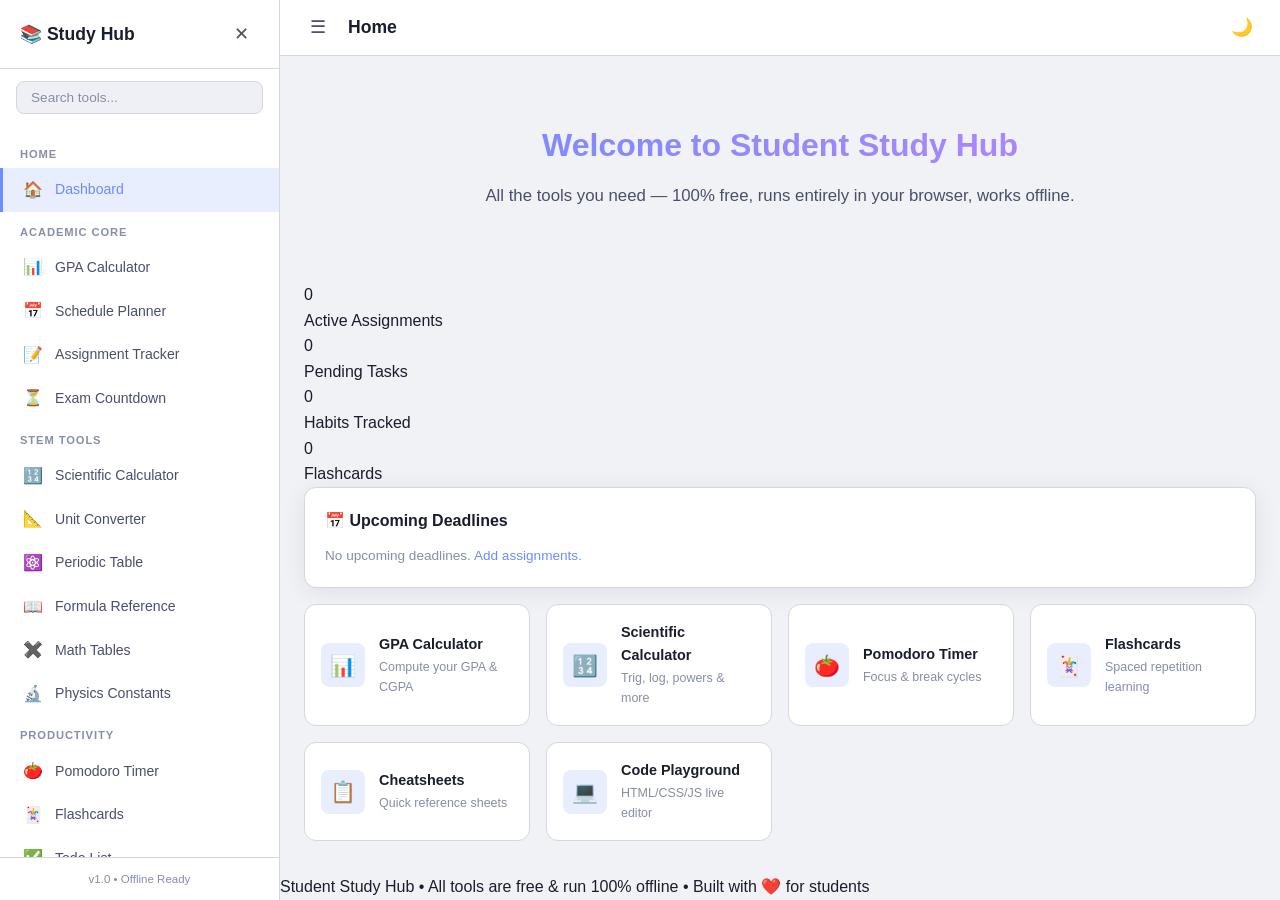
==== index.html @ dc2383dc "feat: initial commit — Student Study Hub (30+ tools, SPA, offline-capable)" ====
<!DOCTYPE html>
<html lang="en">
<head>
<meta charset="UTF-8">
<meta name="viewport" content="width=device-width, initial-scale=1.0">
<title>Student Study Hub</title>
<link rel="stylesheet" href="css/style.css">
<link rel="icon" href="data:image/svg+xml,<svg xmlns='http://www.w3.org/2000/svg' viewBox='0 0 100 100'><text y='.9em' font-size='90'>📚</text></svg>">
</head>
<body>
<!-- Sidebar Navigation -->
<nav id="sidebar" class="sidebar">
  <div class="sidebar-header">
    <h2>📚 Study Hub</h2>
    <button id="sidebar-close" class="btn-icon">✕</button>
  </div>
  <div class="sidebar-search">
    <input type="text" id="search-input" placeholder="Search tools..." autocomplete="off">
  </div>
  <div class="sidebar-nav" id="nav-container"></div>
  <div class="sidebar-footer">
    <span>v1.0 • Offline Ready</span>
  </div>
</nav>

<!-- Main Content -->
<div class="app-container">
  <header class="topbar">
    <button id="sidebar-toggle" class="btn-icon">☰</button>
    <h1 id="page-title">Home</h1>
    <div class="topbar-actions">
      <button id="theme-toggle" class="btn-icon" title="Toggle theme">🌙</button>
    </div>
  </header>

  <main id="content" class="content"></main>

  <footer class="footer">
    <span>Student Study Hub • All tools are free & run 100% offline • Built with ❤️ for students</span>
  </footer>
</div>

<!-- Scripts -->
<script src="js/router.js"></script>
<script src="js/theme.js"></script>
<script src="js/nav.js"></script>
<script src="js/storage.js"></script>
<script src="js/home.js"></script>
<!-- Tool modules -->
<script src="js/tools/gpa.js"></script>
<script src="js/tools/scientific-calc.js"></script>
<script src="js/tools/unit-converter.js"></script>
<script src="js/tools/pomodoro.js"></script>
<script src="js/tools/flashcards.js"></script>
<script src="js/tools/schedule.js"></script>
<script src="js/tools/assignment-tracker.js"></script>
<script src="js/tools/exam-countdown.js"></script>
<script src="js/tools/periodic-table.js"></script>
<script src="js/tools/formula-ref.js"></script>
<script src="js/tools/cheatsheets.js"></script>
<script src="js/tools/code-playground.js"></script>
<script src="js/tools/regex-tester.js"></script>
<script src="js/tools/json-formatter.js"></script>
<script src="js/tools/base64.js"></script>
<script src="js/tools/color-picker.js"></script>
<script src="js/tools/citation-gen.js"></script>
<script src="js/tools/word-counter.js"></script>
<script src="js/tools/budget.js"></script>
<script src="js/tools/water-tracker.js"></script>
<script src="js/tools/sleep-calc.js"></script>
<script src="js/tools/mind-map.js"></script>
<script src="js/tools/todo.js"></script>
<script src="js/tools/notes.js"></script>
<script src="js/tools/habit-tracker.js"></script>
<script src="js/tools/eye-exercise.js"></script>
<script src="js/tools/readability.js"></script>
<script src="js/tools/tables.js"></script>
<script src="js/tools/physics-constants.js"></script>
<!-- App init -->
<script src="js/app.js"></script>
</body>
</html>
---- css/style.css ----
/* ============================================
   Student Study Hub — Main Stylesheet
   ============================================ */

:root {
  --bg-primary: #0f1117;
  --bg-secondary: #1a1d27;
  --bg-tertiary: #242836;
  --bg-card: #1e2233;
  --bg-input: #2a2e3d;
  --bg-hover: #2d3248;
  --text-primary: #e4e6f0;
  --text-secondary: #9ba0b7;
  --text-muted: #6b7094;
  --accent: #6c8cff;
  --accent-hover: #829dff;
  --accent-glow: rgba(108,140,255,0.15);
  --green: #4ade80;
  --red: #f87171;
  --yellow: #fbbf24;
  --orange: #fb923c;
  --purple: #c084fc;
  --cyan: #22d3ee;
  --border: #2d3248;
  --shadow: 0 4px 24px rgba(0,0,0,0.3);
  --radius: 12px;
  --radius-sm: 8px;
  --radius-lg: 16px;
  --sidebar-width: 280px;
  --topbar-height: 56px;
  --transition: 0.25s ease;
}

/* Light theme */
[data-theme="light"] {
  --bg-primary: #f0f2f5;
  --bg-secondary: #ffffff;
  --bg-tertiary: #e8eaf0;
  --bg-card: #ffffff;
  --bg-input: #eef0f5;
  --bg-hover: #e2e5ed;
  --text-primary: #1a1d2e;
  --text-secondary: #4a4f6b;
  --text-muted: #888da8;
  --border: #d4d7e0;
  --shadow: 0 4px 24px rgba(0,0,0,0.08);
}

/* Reset */
*, *::before, *::after { box-sizing: border-box; margin: 0; padding: 0; }
html { font-size: 16px; scroll-behavior: smooth; }
body {
  font-family: -apple-system, BlinkMacSystemFont, 'Segoe UI', Roboto, 'Helvetica Neue', Arial, sans-serif;
  background: var(--bg-primary);
  color: var(--text-primary);
  line-height: 1.6;
  overflow-x: hidden;
}
a { color: var(--accent); text-decoration: none; }
a:hover { color: var(--accent-hover); }
button { cursor: pointer; border: none; outline: none; font-family: inherit; }
input, select, textarea { font-family: inherit; outline: none; }
img { max-width: 100%; }

/* Scrollbar */
::-webkit-scrollbar { width: 8px; }
::-webkit-scrollbar-track { background: var(--bg-secondary); }
::-webkit-scrollbar-thumb { background: var(--bg-hover); border-radius: 4px; }
::-webkit-scrollbar-thumb:hover { background: var(--text-muted); }

/* Sidebar */
.sidebar {
  position: fixed;
  top: 0; left: 0;
  width: var(--sidebar-width);
  height: 100vh;
  background: var(--bg-secondary);
  border-right: 1px solid var(--border);
  z-index: 1000;
  display: flex;
  flex-direction: column;
  transition: transform var(--transition);
}
.sidebar.collapsed { transform: translateX(-100%); }
.sidebar-header {
  display: flex;
  align-items: center;
  justify-content: space-between;
  padding: 16px 20px;
  border-bottom: 1px solid var(--border);
}
.sidebar-header h2 { font-size: 1.1rem; font-weight: 700; }
.sidebar-search { padding: 12px 16px; }
.sidebar-search input {
  width: 100%;
  padding: 8px 14px;
  background: var(--bg-input);
  border: 1px solid var(--border);
  border-radius: var(--radius-sm);
  color: var(--text-primary);
  font-size: 0.85rem;
}
.sidebar-search input::placeholder { color: var(--text-muted); }
.sidebar-search input:focus { border-color: var(--accent); box-shadow: 0 0 0 3px var(--accent-glow); }

.sidebar-nav {
  flex: 1;
  overflow-y: auto;
  padding: 8px 0;
}
.nav-section-title {
  padding: 12px 20px 4px;
  font-size: 0.7rem;
  font-weight: 600;
  text-transform: uppercase;
  letter-spacing: 0.08em;
  color: var(--text-muted);
}
.nav-item {
  display: flex;
  align-items: center;
  gap: 12px;
  padding: 9px 20px;
  font-size: 0.88rem;
  color: var(--text-secondary);
  border-left: 3px solid transparent;
  transition: all 0.15s;
  cursor: pointer;
}
.nav-item:hover { background: var(--bg-hover); color: var(--text-primary); }
.nav-item.active {
  background: var(--accent-glow);
  color: var(--accent);
  border-left-color: var(--accent);
  font-weight: 500;
}
.nav-item .icon { width: 20px; text-align: center; font-size: 1rem; }

.sidebar-footer {
  padding: 12px 20px;
  border-top: 1px solid var(--border);
  font-size: 0.72rem;
  color: var(--text-muted);
  text-align: center;
}

/* App Container */
.app-container {
  margin-left: var(--sidebar-width);
  min-height: 100vh;
  display: flex;
  flex-direction: column;
  transition: margin-left var(--transition);
}
.sidebar.collapsed ~ .app-container { margin-left: 0; }

/* Topbar */
.topbar {
  position: sticky;
  top: 0;
  z-index: 100;
  display: flex;
  align-items: center;
  gap: 12px;
  height: var(--topbar-height);
  padding: 0 20px;
  background: var(--bg-secondary);
  border-bottom: 1px solid var(--border);
  backdrop-filter: blur(12px);
}
.topbar h1 { font-size: 1.1rem; font-weight: 600; flex: 1; }
.topbar-actions { display: flex; gap: 4px; }

/* Buttons */
.btn-icon {
  width: 36px; height: 36px;
  display: flex; align-items: center; justify-content: center;
  background: transparent;
  color: var(--text-secondary);
  border-radius: var(--radius-sm);
  font-size: 1.1rem;
  transition: all 0.15s;
}
.btn-icon:hover { background: var(--bg-hover); color: var(--text-primary); }

.btn {
  display: inline-flex;
  align-items: center;
  gap: 8px;
  padding: 10px 20px;
  border-radius: var(--radius-sm);
  font-size: 0.88rem;
  font-weight: 500;
  transition: all 0.15s;
}
.btn-primary { background: var(--accent); color: #fff; }
.btn-primary:hover { background: var(--accent-hover); color: #fff; }
.btn-secondary { background: var(--bg-input); color: var(--text-primary); border: 1px solid var(--border); }
.btn-secondary:hover { background: var(--bg-hover); }
.btn-danger { background: rgba(248,113,113,0.15); color: var(--red); }
.btn-danger:hover { background: rgba(248,113,113,0.25); }
.btn-sm { padding: 6px 14px; font-size: 0.8rem; }
.btn-icon-only { padding: 6px; width: 32px; height: 32px; justify-content: center; }

/* Content */
.content {
  flex: 1;
  padding: 24px;
  max-width: 1200px;
  margin: 0 auto;
  width: 100%;
}

/* Cards */
.card {
  background: var(--bg-card);
  border: 1px solid var(--border);
  border-radius: var(--radius);
  padding: 20px;
  margin-bottom: 16px;
  box-shadow: var(--shadow);
}
.card-title {
  font-size: 1rem;
  font-weight: 600;
  margin-bottom: 12px;
  display: flex;
  align-items: center;
  gap: 8px;
}

/* Grid */
.grid { display: grid; gap: 16px; }
.grid-2 { grid-template-columns: repeat(auto-fill, minmax(280px, 1fr)); }
.grid-3 { grid-template-columns: repeat(auto-fill, minmax(220px, 1fr)); }
.grid-4 { grid-template-columns: repeat(auto-fill, minmax(180px, 1fr)); }

/* Home page */
.hero {
  text-align: center;
  padding: 40px 20px;
  margin-bottom: 32px;
}
.hero h2 { font-size: 2rem; font-weight: 700; margin-bottom: 12px; background: linear-gradient(135deg, var(--accent), var(--purple)); -webkit-background-clip: text; -webkit-text-fill-color: transparent; background-clip: text; }
.hero p { color: var(--text-secondary); font-size: 1.05rem; max-width: 600px; margin: 0 auto; }

.tool-card {
  display: flex;
  align-items: center;
  gap: 14px;
  padding: 16px;
  background: var(--bg-card);
  border: 1px solid var(--border);
  border-radius: var(--radius);
  cursor: pointer;
  transition: all 0.2s;
}
.tool-card:hover {
  border-color: var(--accent);
  transform: translateY(-2px);
  box-shadow: 0 8px 32px rgba(108,140,255,0.12);
}
.tool-card .tool-icon {
  width: 44px; height: 44px;
  display: flex; align-items: center; justify-content: center;
  background: var(--accent-glow);
  border-radius: var(--radius-sm);
  font-size: 1.3rem;
  flex-shrink: 0;
}
.tool-card .tool-info h3 { font-size: 0.9rem; font-weight: 600; margin-bottom: 2px; }
.tool-card .tool-info p { font-size: 0.78rem; color: var(--text-muted); }

.category-section { margin-bottom: 32px; }
.category-section > h3 {
  font-size: 1.05rem;
  font-weight: 600;
  margin-bottom: 16px;
  padding-bottom: 8px;
  border-bottom: 1px solid var(--border);
  display: flex;
  align-items: center;
  gap: 8px;
}

/* Forms */
.form-group { margin-bottom: 14px; }
.form-group label {
  display: block;
  font-size: 0.82rem;
  font-weight: 500;
  color: var(--text-secondary);
  margin-bottom: 6px;
}
.form-group input,
.form-group select,
.form-group textarea {
  width: 100%;
  padding: 10px 14px;
  background: var(--bg-input);
  border: 1px solid var(--border);
  border-radius: var(--radius-sm);
  color: var(--text-primary);
  font-size: 0.9rem;
}
.form-group input:focus,
.form-group select:focus,
.form-group textarea:focus {
  border-color: var(--accent);
  box-shadow: 0 0 0 3px var(--accent-glow);
}
.form-group textarea { resize: vertical; min-height: 80px; }
.form-row { display: flex; gap: 12px; align-items: flex-end; }

/* Tables */
table { width: 100%; border-collapse: collapse; }
th, td {
  padding: 10px 14px;
  text-align: left;
  border-bottom: 1px solid var(--border);
  font-size: 0.88rem;
}
th {
  font-weight: 600;
  color: var(--text-secondary);
  background: var(--bg-tertiary);
  position: sticky;
  top: 0;
}
tr:hover td { background: var(--bg-hover); }

/* Result displays */
.result-box {
  padding: 16px;
  background: var(--bg-tertiary);
  border: 1px solid var(--border);
  border-radius: var(--radius-sm);
  text-align: center;
  font-size: 1.5rem;
  font-weight: 700;
  color: var(--accent);
}
.result-label {
  font-size: 0.8rem;
  color: var(--text-muted);
  text-align: center;
  margin-top: 6px;
}

/* Tags / Badges */
.badge {
  display: inline-block;
  padding: 2px 10px;
  border-radius: 20px;
  font-size: 0.72rem;
  font-weight: 600;
}
.badge-green { background: rgba(74,222,128,0.15); color: var(--green); }
.badge-red { background: rgba(248,113,113,0.15); color: var(--red); }
.badge-yellow { background: rgba(251,191,36,0.15); color: var(--yellow); }
.badge-purple { background: rgba(192,132,252,0.15); color: var(--purple); }
.badge-cyan { background: rgba(34,211,238,0.15); color: var(--cyan); }

/* Periodic Table */
.pt-grid {
  display: grid;
  grid-template-columns: repeat(18, 1fr);
  gap: 2px;
  overflow-x: auto;
}
.pt-element {
  aspect-ratio: 1;
  display: flex;
  flex-direction: column;
  align-items: center;
  justify-content: center;
  font-size: 0.5rem;
  border-radius: 3px;
  cursor: pointer;
  transition: transform 0.1s;
  min-width: 32px;
  padding: 2px;
}
.pt-element:hover { transform: scale(1.15); z-index: 1; }
.pt-element .pt-number { font-size: 0.4rem; opacity: 0.7; }
.pt-element .pt-symbol { font-size: 0.7rem; font-weight: 700; }
.pt-alkali { background: #ef444433; }
.pt-alkaline { background: #f9731633; }
.pt-transition { background: #eab30833; }
.pt-post { background: #22c55e33; }
.pt-metalloid { background: #06b6d433; }
.pt-nonmetal { background: #3b82f633; }
.pt-halogen { background: #8b5cf633; }
.pt-noble { background: #ec489933; }
.pt-lanthanide { background: #64748b33; }
.pt-actinide { background: #47556933; */

/* Calculator Display */
.calc-display {
  background: var(--bg-tertiary);
  border: 1px solid var(--border);
  border-radius: var(--radius-sm);
  padding: 16px;
  text-align: right;
  font-family: 'Courier New', monospace;
  font-size: 1.8rem;
  margin-bottom: 12px;
  overflow-x: auto;
  min-height: 60px;
}
.calc-display .expr { font-size: 0.85rem; color: var(--text-muted); margin-bottom: 4px; }

.calc-buttons {
  display: grid;
  grid-template-columns: repeat(4, 1fr);
  gap: 8px;
}
.calc-btn {
  padding: 14px;
  border-radius: var(--radius-sm);
  font-size: 1rem;
  font-weight: 500;
  background: var(--bg-input);
  color: var(--text-primary);
  border: 1px solid var(--border);
  transition: all 0.1s;
}
.calc-btn:hover { background: var(--bg-hover); }
.calc-btn.operator { background: var(--accent-glow); color: var(--accent); }
.calc-btn.equals { background: var(--accent); color: #fff; grid-column: span 2; }
.calc-btn.clear { background: rgba(248,113,113,0.12); color: var(--red); }

/* Pomodoro Timer */
.timer-display {
  font-family: 'Courier New', monospace;
  font-size: 4rem;
  text-align: center;
  font-weight: 700;
  padding: 20px;
}
.timer-controls { display: flex; justify-content: center; gap: 12px; margin-top: 16px; }
.timer-mode { display: flex; justify-content: center; gap: 8px; margin-bottom: 16px; }
.timer-mode-btn {
  padding: 8px 20px;
  border-radius: 20px;
  font-size: 0.82rem;
  font-weight: 500;
  background: var(--bg-input);
  color: var(--text-secondary);
  border: 1px solid var(--border);
}
.timer-mode-btn.active { background: var(--accent); color: #fff; border-color: var(--accent); }

/* Flashcards */
.flashcard-container { perspective: 1000px; }
.flashcard {
  width: 100%;
  max-width: 400px;
  height: 220px;
  margin: 0 auto;
  position: relative;
  transform-style: preserve-3d;
  transition: transform 0.5s;
  cursor: pointer;
}
.flashcard.flipped { transform: rotateY(180deg); }
.flashcard-face {
  position: absolute;
  width: 100%; height: 100%;
  backface-visibility: hidden;
  display: flex;
  align-items: center;
  justify-content: center;
  padding: 24px;
  border-radius: var(--radius);
  font-size: 1.1rem;
  text-align: center;
  font-weight: 500;
}
.flashcard-front {
  background: var(--bg-card);
  border: 2px solid var(--accent);
}
.flashcard-back {
  background: var(--accent-glow);
  border: 2px solid var(--accent);
  transform: rotateY(180deg);
}
.flashcard-controls { display: flex; justify-content: center; gap: 12px; margin-top: 20px; }

/* Cheatsheet */
.cheat-section { margin-bottom: 24px; }
.cheat-section h4 {
  font-size: 0.9rem;
  font-weight: 600;
  margin-bottom: 10px;
  color: var(--accent);
}
.cheat-table { font-size: 0.82rem; }
.cheat-table td:first-child {
  font-family: 'Courier New', monospace;
  color: var(--cyan);
  font-weight: 600;
}
.cheat-table td code {
  background: var(--bg-tertiary);
  padding: 2px 6px;
  border-radius: 4px;
  font-size: 0.78rem;
  color: var(--yellow);
}

/* Code Playground */
.playground-container { display: grid; grid-template-columns: 1fr 1fr; gap: 12px; }
.playground-code {
  width: 100%;
  min-height: 300px;
  background: #1a1a2e;
  color: #a9b7c6;
  border: 1px solid var(--border);
  border-radius: var(--radius-sm);
  padding: 14px;
  font-family: 'Courier New', monospace;
  font-size: 0.82rem;
  line-height: 1.5;
  resize: vertical;
}
.playground-output {
  min-height: 300px;
  background: #fff;
  border: 1px solid var(--border);
  border-radius: var(--radius-sm);
  padding: 14px;
  overflow: auto;
}

/* Tabs */
.tabs { display: flex; gap: 4px; margin-bottom: 12px; border-bottom: 1px solid var(--border); padding-bottom: 0; }
.tab {
  padding: 8px 16px;
  font-size: 0.85rem;
  font-weight: 500;
  color: var(--text-muted);
  background: transparent;
  border-bottom: 2px solid transparent;
  margin-bottom: -1px;
}
.tab:hover { color: var(--text-secondary); }
.tab.active { color: var(--accent); border-bottom-color: var(--accent); }

/* Progress Bar */
.progress-bar {
  width: 100%;
  height: 8px;
  background: var(--bg-input);
  border-radius: 4px;
  overflow: hidden;
}
.progress-bar .fill {
  height: 100%;
  border-radius: 4px;
  background: linear-gradient(90deg, var(--accent), var(--purple));
  transition: width 0.3s;
}

/* Mind Map */
.mind-map-canvas {
  width: 100%;
  min-height: 400px;
  background: var(--bg-tertiary);
  border: 1px solid var(--border);
  border-radius: var(--radius);
  position: relative;
  overflow: auto;
}
.mm-node {
  position: absolute;
  padding: 8px 16px;
  background: var(--bg-card);
  border: 2px solid var(--accent);
  border-radius: 20px;
  font-size: 0.82rem;
  cursor: move;
  user-select: none;
  white-space: nowrap;
}
.mm-node.root {
  font-weight: 700;
  font-size: 1rem;
  border-color: var(--purple);
  background: rgba(192,132,252,0.1);
}

/* Footer */
.footer {
  padding: 16px 24px;
  text-align: center;
  font-size: 0.78rem;
  color: var(--text-muted);
  border-top: 1px solid var(--border);
}

/* Responsive */
@media (max-width: 768px) {
  .sidebar { transform: translateX(-100%); }
  .sidebar.open { transform: translateX(0); }
  .app-container { margin-left: 0; }
  .content { padding: 16px; }
  .grid-2, .grid-3, .grid-4 { grid-template-columns: 1fr; }
  .playground-container { grid-template-columns: 1fr; }
  .hero h2 { font-size: 1.5rem; }
  .timer-display { font-size: 2.5rem; }
  .pt-element { min-width: 24px; }
  .pt-element .pt-symbol { font-size: 0.5rem; }
}

/* Print */
@media print {
  .sidebar, .topbar, .footer { display: none; }
  .app-container { margin-left: 0; }
  .content { padding: 0; }
}

/* Toast notifications */
.toast {
  position: fixed;
  bottom: 24px;
  right: 24px;
  padding: 12px 20px;
  background: var(--bg-card);
  border: 1px solid var(--border);
  border-radius: var(--radius-sm);
  box-shadow: var(--shadow);
  font-size: 0.85rem;
  z-index: 9999;
  animation: slideIn 0.3s ease;
}
@keyframes slideIn { from { transform: translateY(20px); opacity: 0; } to { transform: translateY(0); opacity: 1; } }

/* Highlight */
.search-highlight { background: rgba(251,191,36,0.3); border-radius: 2px; }

/* Textarea mono */
textarea.mono { font-family: 'Courier New', monospace; font-size: 0.82rem; }

/* Color picker output */
.color-preview {
  width: 60px; height: 60px;
  border-radius: var(--radius-sm);
  border: 2px solid var(--border);
  margin: 8px auto;
}

/* Stats row */
.stats-row { display: flex; gap: 16px; flex-wrap: wrap; margin-bottom: 16px; }
.stat-box {
  flex: 1;
  min-width: 120px;
  padding: 14px;
  background: var(--bg-tertiary);
  border-radius: var(--radius-sm);
  text-align: center;
}
.stat-box .stat-value { font-size: 1.4rem; font-weight: 700; color: var(--accent); }
.stat-box .stat-label { font-size: 0.72rem; color: var(--text-muted); margin-top: 4px; }

/* Checkbox */
.checkbox-label { display: flex; align-items: center; gap: 8px; font-size: 0.88rem; cursor: pointer; }
.checkbox-label input[type="checkbox"] { width: 18px; height: 18px; accent-color: var(--accent); }
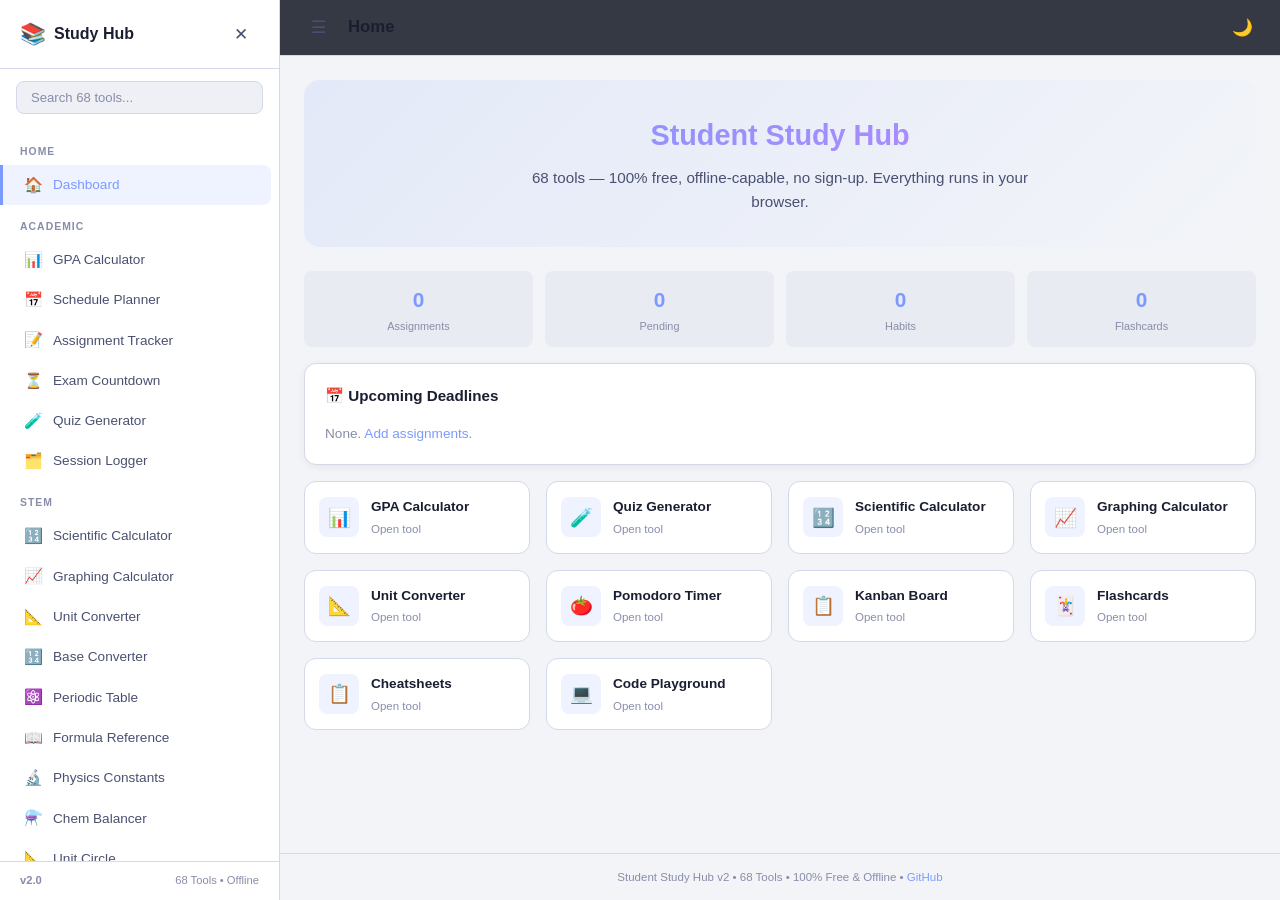
==== commit ff82ac56: "v2: complete rebuild — 68 tools, new UI, PWA-ready" ====
--- a/index.html
+++ b/index.html
@@ -3,79 +3,103 @@
 <head>
 <meta charset="UTF-8">
 <meta name="viewport" content="width=device-width, initial-scale=1.0">
+<meta name="description" content="Student Study Hub — 68 free offline tools for students">
+<meta name="theme-color" content="#7b9aff">
 <title>Student Study Hub</title>
 <link rel="stylesheet" href="css/style.css">
 <link rel="icon" href="data:image/svg+xml,<svg xmlns='http://www.w3.org/2000/svg' viewBox='0 0 100 100'><text y='.9em' font-size='90'>📚</text></svg>">
 </head>
 <body>
-<!-- Sidebar Navigation -->
 <nav id="sidebar" class="sidebar">
-  <div class="sidebar-header">
-    <h2>📚 Study Hub</h2>
-    <button id="sidebar-close" class="btn-icon">✕</button>
-  </div>
-  <div class="sidebar-search">
-    <input type="text" id="search-input" placeholder="Search tools..." autocomplete="off">
-  </div>
+  <div class="sidebar-header"><h2><span class="logo">📚</span>Study Hub</h2><button id="sidebar-close" class="btn-icon">✕</button></div>
+  <div class="sidebar-search"><input type="text" id="search-input" placeholder="Search 68 tools..." autocomplete="off"></div>
   <div class="sidebar-nav" id="nav-container"></div>
-  <div class="sidebar-footer">
-    <span>v1.0 • Offline Ready</span>
-  </div>
+  <div class="sidebar-footer"><span class="version">v2.0</span><span>68 Tools • Offline</span></div>
 </nav>
-
-<!-- Main Content -->
 <div class="app-container">
-  <header class="topbar">
-    <button id="sidebar-toggle" class="btn-icon">☰</button>
-    <h1 id="page-title">Home</h1>
-    <div class="topbar-actions">
-      <button id="theme-toggle" class="btn-icon" title="Toggle theme">🌙</button>
-    </div>
-  </header>
-
+  <header class="topbar"><button id="sidebar-toggle" class="btn-icon">☰</button><h1 id="page-title">Home</h1><div class="topbar-actions"><button id="theme-toggle" class="btn-icon" title="Toggle theme">🌙</button></div></header>
   <main id="content" class="content"></main>
-
-  <footer class="footer">
-    <span>Student Study Hub • All tools are free & run 100% offline • Built with ❤️ for students</span>
-  </footer>
+  <footer class="footer"><span>Student Study Hub v2 • 68 Tools • 100% Free & Offline • <a href="https://github.com/mayank-dev-15/student-study-hub" target="_blank">GitHub</a></span></footer>
 </div>
-
-<!-- Scripts -->
+<!-- Core -->
 <script src="js/router.js"></script>
 <script src="js/theme.js"></script>
+<script src="js/storage.js"></script>
 <script src="js/nav.js"></script>
-<script src="js/storage.js"></script>
 <script src="js/home.js"></script>
-<!-- Tool modules -->
+<!-- Tools: Academic -->
 <script src="js/tools/gpa.js"></script>
-<script src="js/tools/scientific-calc.js"></script>
-<script src="js/tools/unit-converter.js"></script>
-<script src="js/tools/pomodoro.js"></script>
-<script src="js/tools/flashcards.js"></script>
 <script src="js/tools/schedule.js"></script>
 <script src="js/tools/assignment-tracker.js"></script>
 <script src="js/tools/exam-countdown.js"></script>
+<script src="js/tools/quiz.js"></script>
+<script src="js/tools/session-logger.js"></script>
+<!-- Tools: STEM -->
+<script src="js/tools/scientific-calc.js"></script>
+<script src="js/tools/graphing-calc.js"></script>
+<script src="js/tools/unit-converter.js"></script>
+<script src="js/tools/number-base.js"></script>
 <script src="js/tools/periodic-table.js"></script>
 <script src="js/tools/formula-ref.js"></script>
+<script src="js/tools/physics-constants.js"></script>
+<script src="js/tools/chem-balancer.js"></script>
+<script src="js/tools/unit-circle.js"></script>
+<script src="js/tools/tables.js"></script>
+<script src="js/tools/matrix-calc.js"></script>
+<script src="js/tools/probability.js"></script>
+<script src="js/tools/financial-calc.js"></script>
+<!-- Tools: Productivity -->
+<script src="js/tools/pomodoro.js"></script>
+<script src="js/tools/pomodoro-stats.js"></script>
+<script src="js/tools/stopwatch.js"></script>
+<script src="js/tools/countdown-timer.js"></script>
+<script src="js/tools/interval-timer.js"></script>
+<script src="js/tools/todo.js"></script>
+<script src="js/tools/kanban.js"></script>
+<script src="js/tools/flashcards.js"></script>
+<script src="js/tools/notes.js"></script>
+<script src="js/tools/mind-map.js"></script>
+<script src="js/tools/habit-tracker.js"></script>
+<script src="js/tools/goal-tracker.js"></script>
+<script src="js/tools/reading-list.js"></script>
+<!-- Tools: Reference -->
 <script src="js/tools/cheatsheets.js"></script>
+<!-- Tools: Coding -->
 <script src="js/tools/code-playground.js"></script>
 <script src="js/tools/regex-tester.js"></script>
 <script src="js/tools/json-formatter.js"></script>
 <script src="js/tools/base64.js"></script>
 <script src="js/tools/color-picker.js"></script>
+<script src="js/tools/css-gradient.js"></script>
+<script src="js/tools/html-entities.js"></script>
+<script src="js/tools/url-encoder.js"></script>
+<script src="js/tools/diff-tool.js"></script>
+<script src="js/tools/jwt-decoder.js"></script>
+<script src="js/tools/hash-gen.js"></script>
+<script src="js/tools/password-gen.js"></script>
+<script src="js/tools/ipsum-gen.js"></script>
+<script src="js/tools/unix-time.js"></script>
+<script src="js/tools/color-contrast.js"></script>
+<!-- Tools: Writing -->
+<script src="js/tools/word-counter.js"></script>
+<script src="js/tools/readability.js"></script>
 <script src="js/tools/citation-gen.js"></script>
-<script src="js/tools/word-counter.js"></script>
-<script src="js/tools/budget.js"></script>
+<!-- Tools: Games -->
+<script src="js/tools/dice-roller.js"></script>
+<script src="js/tools/random-picker.js"></script>
+<script src="js/tools/word-scramble.js"></script>
+<script src="js/tools/speed-typing.js"></script>
+<!-- Tools: Health -->
 <script src="js/tools/water-tracker.js"></script>
 <script src="js/tools/sleep-calc.js"></script>
-<script src="js/tools/mind-map.js"></script>
-<script src="js/tools/todo.js"></script>
-<script src="js/tools/notes.js"></script>
-<script src="js/tools/habit-tracker.js"></script>
 <script src="js/tools/eye-exercise.js"></script>
-<script src="js/tools/readability.js"></script>
-<script src="js/tools/tables.js"></script>
-<script src="js/tools/physics-constants.js"></script>
+<script src="js/tools/bmi-calc.js"></script>
+<script src="js/tools/calorie-calc.js"></script>
+<!-- Tools: Utilities -->
+<script src="js/tools/world-clock.js"></script>
+<script src="js/tools/expense-split.js"></script>
+<script src="js/tools/budget.js"></script>
+<script src="js/tools/persistence.js"></script>
 <!-- App init -->
 <script src="js/app.js"></script>
 </body>
--- a/css/style.css
+++ b/css/style.css
@@ -1,669 +1,555 @@
 /* ============================================
-   Student Study Hub — Main Stylesheet
+   Student Study Hub v2 — Main Stylesheet
+   Premium dark theme, animations, responsive
    ============================================ */
 
 :root {
-  --bg-primary: #0f1117;
-  --bg-secondary: #1a1d27;
-  --bg-tertiary: #242836;
-  --bg-card: #1e2233;
-  --bg-input: #2a2e3d;
-  --bg-hover: #2d3248;
-  --text-primary: #e4e6f0;
-  --text-secondary: #9ba0b7;
-  --text-muted: #6b7094;
-  --accent: #6c8cff;
-  --accent-hover: #829dff;
-  --accent-glow: rgba(108,140,255,0.15);
-  --green: #4ade80;
+  --bg-primary: #0d0f17;
+  --bg-secondary: #141824;
+  --bg-tertiary: #1c2033;
+  --bg-card: #1a1f30;
+  --bg-input: #22273a;
+  --bg-hover: #2a3048;
+  --bg-active: #2d3450;
+  --text-primary: #eef0f8;
+  --text-secondary: #a0a8c0;
+  --text-muted: #5e6580;
+  --accent: #7b9aff;
+  --accent-hover: #94afff;
+  --accent-glow: rgba(123,154,255,0.12);
+  --accent-glow-strong: rgba(123,154,255,0.25);
+  --green: #34d399;
+  --green-glow: rgba(52,211,153,0.12);
   --red: #f87171;
+  --red-glow: rgba(248,113,113,0.12);
   --yellow: #fbbf24;
+  --yellow-glow: rgba(251,191,36,0.12);
   --orange: #fb923c;
   --purple: #c084fc;
   --cyan: #22d3ee;
-  --border: #2d3248;
-  --shadow: 0 4px 24px rgba(0,0,0,0.3);
+  --border: #252b3d;
+  --border-light: #2d3550;
+  --shadow-sm: 0 2px 8px rgba(0,0,0,0.2);
+  --shadow: 0 4px 20px rgba(0,0,0,0.3);
+  --shadow-lg: 0 8px 40px rgba(0,0,0,0.4);
   --radius: 12px;
   --radius-sm: 8px;
   --radius-lg: 16px;
+  --radius-full: 9999px;
   --sidebar-width: 280px;
   --topbar-height: 56px;
+  --transition-fast: 0.15s ease;
   --transition: 0.25s ease;
-}
-
-/* Light theme */
+  --transition-slow: 0.4s ease;
+}
+
 [data-theme="light"] {
-  --bg-primary: #f0f2f5;
+  --bg-primary: #f2f4f8;
   --bg-secondary: #ffffff;
-  --bg-tertiary: #e8eaf0;
+  --bg-tertiary: #e8ebf2;
   --bg-card: #ffffff;
-  --bg-input: #eef0f5;
-  --bg-hover: #e2e5ed;
-  --text-primary: #1a1d2e;
-  --text-secondary: #4a4f6b;
+  --bg-input: #eef0f6;
+  --bg-hover: #e2e6f0;
+  --bg-active: #d8dce8;
+  --text-primary: #1a1e30;
+  --text-secondary: #4a5070;
   --text-muted: #888da8;
-  --border: #d4d7e0;
-  --shadow: 0 4px 24px rgba(0,0,0,0.08);
-}
-
-/* Reset */
+  --border: #d4d8e8;
+  --border-light: #e0e4f0;
+  --shadow-sm: 0 2px 8px rgba(0,0,0,0.06);
+  --shadow: 0 4px 20px rgba(0,0,0,0.08);
+  --shadow-lg: 0 8px 40px rgba(0,0,0,0.12);
+}
+
+/* === RESET === */
 *, *::before, *::after { box-sizing: border-box; margin: 0; padding: 0; }
-html { font-size: 16px; scroll-behavior: smooth; }
+html { font-size: 16px; scroll-behavior: smooth; -webkit-text-size-adjust: 100%; }
 body {
-  font-family: -apple-system, BlinkMacSystemFont, 'Segoe UI', Roboto, 'Helvetica Neue', Arial, sans-serif;
+  font-family: 'Inter', -apple-system, BlinkMacSystemFont, 'Segoe UI', Roboto, sans-serif;
   background: var(--bg-primary);
   color: var(--text-primary);
   line-height: 1.6;
   overflow-x: hidden;
-}
-a { color: var(--accent); text-decoration: none; }
+  -webkit-font-smoothing: antialiased;
+}
+a { color: var(--accent); text-decoration: none; transition: color var(--transition-fast); }
 a:hover { color: var(--accent-hover); }
-button { cursor: pointer; border: none; outline: none; font-family: inherit; }
+button { cursor: pointer; border: none; outline: none; font-family: inherit; background: none; color: inherit; }
 input, select, textarea { font-family: inherit; outline: none; }
 img { max-width: 100%; }
-
-/* Scrollbar */
-::-webkit-scrollbar { width: 8px; }
-::-webkit-scrollbar-track { background: var(--bg-secondary); }
-::-webkit-scrollbar-thumb { background: var(--bg-hover); border-radius: 4px; }
+::selection { background: var(--accent-glow-strong); color: var(--text-primary); }
+
+/* === SCROLLBAR === */
+::-webkit-scrollbar { width: 6px; height: 6px; }
+::-webkit-scrollbar-track { background: transparent; }
+::-webkit-scrollbar-thumb { background: var(--bg-hover); border-radius: 3px; }
 ::-webkit-scrollbar-thumb:hover { background: var(--text-muted); }
 
-/* Sidebar */
+/* === ANIMATIONS === */
+@keyframes fadeIn { from { opacity: 0; transform: translateY(8px); } to { opacity: 1; transform: translateY(0); } }
+@keyframes slideInRight { from { transform: translateX(100%); opacity: 0; } to { transform: translateX(0); opacity: 1; } }
+@keyframes slideOutRight { from { transform: translateX(0); opacity: 1; } to { transform: translateX(100%); opacity: 0; } }
+@keyframes scaleIn { from { transform: scale(0.95); opacity: 0; } to { transform: scale(1); opacity: 1; } }
+@keyframes pulse { 0%, 100% { opacity: 1; } 50% { opacity: 0.5; } }
+@keyframes spin { to { transform: rotate(360deg); } }
+.anim-fade { animation: fadeIn 0.3s ease forwards; }
+.anim-scale { animation: scaleIn 0.2s ease forwards; }
+
+/* === SIDEBAR === */
 .sidebar {
-  position: fixed;
-  top: 0; left: 0;
-  width: var(--sidebar-width);
-  height: 100vh;
+  position: fixed; top: 0; left: 0;
+  width: var(--sidebar-width); height: 100vh;
   background: var(--bg-secondary);
   border-right: 1px solid var(--border);
   z-index: 1000;
-  display: flex;
-  flex-direction: column;
+  display: flex; flex-direction: column;
   transition: transform var(--transition);
 }
 .sidebar.collapsed { transform: translateX(-100%); }
 .sidebar-header {
-  display: flex;
-  align-items: center;
-  justify-content: space-between;
-  padding: 16px 20px;
-  border-bottom: 1px solid var(--border);
-}
-.sidebar-header h2 { font-size: 1.1rem; font-weight: 700; }
-.sidebar-search { padding: 12px 16px; }
+  display: flex; align-items: center; justify-content: space-between;
+  padding: 16px 20px; border-bottom: 1px solid var(--border);
+  flex-shrink: 0;
+}
+.sidebar-header h2 { font-size: 1rem; font-weight: 700; display: flex; align-items: center; gap: 8px; }
+.sidebar-header h2 .logo { font-size: 1.3rem; }
+.sidebar-search { padding: 12px 16px; flex-shrink: 0; }
 .sidebar-search input {
-  width: 100%;
-  padding: 8px 14px;
-  background: var(--bg-input);
-  border: 1px solid var(--border);
-  border-radius: var(--radius-sm);
-  color: var(--text-primary);
-  font-size: 0.85rem;
+  width: 100%; padding: 8px 14px;
+  background: var(--bg-input); border: 1px solid var(--border);
+  border-radius: var(--radius-sm); color: var(--text-primary); font-size: 0.82rem;
+  transition: border-color var(--transition-fast), box-shadow var(--transition-fast);
 }
 .sidebar-search input::placeholder { color: var(--text-muted); }
 .sidebar-search input:focus { border-color: var(--accent); box-shadow: 0 0 0 3px var(--accent-glow); }
 
-.sidebar-nav {
-  flex: 1;
-  overflow-y: auto;
-  padding: 8px 0;
-}
+.sidebar-nav { flex: 1; overflow-y: auto; padding: 4px 0; }
 .nav-section-title {
-  padding: 12px 20px 4px;
-  font-size: 0.7rem;
-  font-weight: 600;
-  text-transform: uppercase;
-  letter-spacing: 0.08em;
-  color: var(--text-muted);
+  padding: 14px 20px 4px; font-size: 0.65rem; font-weight: 700;
+  text-transform: uppercase; letter-spacing: 0.1em; color: var(--text-muted);
 }
 .nav-item {
-  display: flex;
-  align-items: center;
-  gap: 12px;
-  padding: 9px 20px;
-  font-size: 0.88rem;
-  color: var(--text-secondary);
+  display: flex; align-items: center; gap: 10px;
+  padding: 8px 16px 8px 20px;
+  font-size: 0.85rem; color: var(--text-secondary);
   border-left: 3px solid transparent;
-  transition: all 0.15s;
-  cursor: pointer;
+  transition: all var(--transition-fast);
+  cursor: pointer; border-radius: 0 var(--radius-sm) var(--radius-sm) 0;
+  margin-right: 8px;
 }
 .nav-item:hover { background: var(--bg-hover); color: var(--text-primary); }
 .nav-item.active {
-  background: var(--accent-glow);
-  color: var(--accent);
-  border-left-color: var(--accent);
-  font-weight: 500;
-}
-.nav-item .icon { width: 20px; text-align: center; font-size: 1rem; }
+  background: var(--accent-glow); color: var(--accent);
+  border-left-color: var(--accent); font-weight: 500;
+}
+.nav-item .icon { width: 20px; text-align: center; font-size: 0.95rem; flex-shrink: 0; }
+.nav-item .badge-count {
+  margin-left: auto; font-size: 0.65rem; padding: 1px 6px;
+  background: var(--bg-tertiary); border-radius: var(--radius-full);
+  color: var(--text-muted);
+}
 
 .sidebar-footer {
-  padding: 12px 20px;
-  border-top: 1px solid var(--border);
-  font-size: 0.72rem;
-  color: var(--text-muted);
-  text-align: center;
-}
-
-/* App Container */
+  padding: 10px 20px; border-top: 1px solid var(--border);
+  font-size: 0.7rem; color: var(--text-muted); text-align: center; flex-shrink: 0;
+  display: flex; justify-content: space-between; align-items: center;
+}
+.sidebar-footer .version { font-weight: 600; }
+
+/* === APP CONTAINER === */
 .app-container {
-  margin-left: var(--sidebar-width);
-  min-height: 100vh;
-  display: flex;
-  flex-direction: column;
+  margin-left: var(--sidebar-width); min-height: 100vh;
+  display: flex; flex-direction: column;
   transition: margin-left var(--transition);
 }
 .sidebar.collapsed ~ .app-container { margin-left: 0; }
 
-/* Topbar */
+/* === TOPBAR === */
 .topbar {
-  position: sticky;
-  top: 0;
-  z-index: 100;
-  display: flex;
-  align-items: center;
-  gap: 12px;
-  height: var(--topbar-height);
-  padding: 0 20px;
-  background: var(--bg-secondary);
+  position: sticky; top: 0; z-index: 100;
+  display: flex; align-items: center; gap: 12px;
+  height: var(--topbar-height); padding: 0 20px;
+  background: rgba(20,24,36,0.85);
   border-bottom: 1px solid var(--border);
-  backdrop-filter: blur(12px);
-}
-.topbar h1 { font-size: 1.1rem; font-weight: 600; flex: 1; }
-.topbar-actions { display: flex; gap: 4px; }
-
-/* Buttons */
+  backdrop-filter: blur(16px); -webkit-backdrop-filter: blur(16px);
+}
+.topbar h1 { font-size: 1.05rem; font-weight: 600; flex: 1; }
+.topbar-actions { display: flex; gap: 2px; }
+.topbar .kbd {
+  font-size: 0.65rem; padding: 2px 6px; background: var(--bg-tertiary);
+  border-radius: 4px; color: var(--text-muted); font-family: monospace;
+}
+
+/* === BUTTONS === */
 .btn-icon {
   width: 36px; height: 36px;
   display: flex; align-items: center; justify-content: center;
-  background: transparent;
-  color: var(--text-secondary);
-  border-radius: var(--radius-sm);
-  font-size: 1.1rem;
-  transition: all 0.15s;
+  color: var(--text-secondary); border-radius: var(--radius-sm);
+  font-size: 1.05rem; transition: all var(--transition-fast);
 }
 .btn-icon:hover { background: var(--bg-hover); color: var(--text-primary); }
 
 .btn {
-  display: inline-flex;
-  align-items: center;
-  gap: 8px;
-  padding: 10px 20px;
-  border-radius: var(--radius-sm);
-  font-size: 0.88rem;
-  font-weight: 500;
-  transition: all 0.15s;
-}
-.btn-primary { background: var(--accent); color: #fff; }
-.btn-primary:hover { background: var(--accent-hover); color: #fff; }
+  display: inline-flex; align-items: center; gap: 8px;
+  padding: 10px 20px; border-radius: var(--radius-sm);
+  font-size: 0.85rem; font-weight: 500;
+  transition: all var(--transition-fast);
+}
+.btn:hover { transform: translateY(-1px); }
+.btn:active { transform: translateY(0); }
+.btn-primary { background: var(--accent); color: #fff; box-shadow: 0 2px 8px var(--accent-glow-strong); }
+.btn-primary:hover { background: var(--accent-hover); color: #fff; box-shadow: 0 4px 16px var(--accent-glow-strong); }
 .btn-secondary { background: var(--bg-input); color: var(--text-primary); border: 1px solid var(--border); }
-.btn-secondary:hover { background: var(--bg-hover); }
-.btn-danger { background: rgba(248,113,113,0.15); color: var(--red); }
-.btn-danger:hover { background: rgba(248,113,113,0.25); }
-.btn-sm { padding: 6px 14px; font-size: 0.8rem; }
+.btn-secondary:hover { background: var(--bg-hover); border-color: var(--border-light); }
+.btn-danger { background: var(--red-glow); color: var(--red); }
+.btn-danger:hover { background: rgba(248,113,113,0.2); }
+.btn-success { background: var(--green-glow); color: var(--green); }
+.btn-success:hover { background: rgba(52,211,153,0.2); }
+.btn-sm { padding: 6px 14px; font-size: 0.78rem; }
+.btn-lg { padding: 14px 28px; font-size: 0.95rem; }
 .btn-icon-only { padding: 6px; width: 32px; height: 32px; justify-content: center; }
-
-/* Content */
-.content {
-  flex: 1;
-  padding: 24px;
-  max-width: 1200px;
-  margin: 0 auto;
-  width: 100%;
-}
-
-/* Cards */
+.btn:disabled { opacity: 0.5; cursor: not-allowed; transform: none !important; }
+
+/* === CONTENT === */
+.content { flex: 1; padding: 24px; max-width: 1200px; margin: 0 auto; width: 100%; }
+
+/* === CARDS === */
 .card {
-  background: var(--bg-card);
-  border: 1px solid var(--border);
-  border-radius: var(--radius);
-  padding: 20px;
-  margin-bottom: 16px;
-  box-shadow: var(--shadow);
-}
+  background: var(--bg-card); border: 1px solid var(--border);
+  border-radius: var(--radius); padding: 20px; margin-bottom: 16px;
+  box-shadow: var(--shadow-sm); transition: box-shadow var(--transition);
+}
+.card:hover { box-shadow: var(--shadow); }
 .card-title {
-  font-size: 1rem;
-  font-weight: 600;
-  margin-bottom: 12px;
-  display: flex;
-  align-items: center;
-  gap: 8px;
-}
-
-/* Grid */
+  font-size: 0.95rem; font-weight: 600; margin-bottom: 14px;
+  display: flex; align-items: center; gap: 8px;
+}
+.card-title .icon { font-size: 1.1rem; }
+
+/* === GRID === */
 .grid { display: grid; gap: 16px; }
 .grid-2 { grid-template-columns: repeat(auto-fill, minmax(280px, 1fr)); }
 .grid-3 { grid-template-columns: repeat(auto-fill, minmax(220px, 1fr)); }
 .grid-4 { grid-template-columns: repeat(auto-fill, minmax(180px, 1fr)); }
-
-/* Home page */
+.grid-auto { grid-template-columns: repeat(auto-fill, minmax(150px, 1fr)); }
+
+/* === HOME === */
 .hero {
-  text-align: center;
-  padding: 40px 20px;
-  margin-bottom: 32px;
-}
-.hero h2 { font-size: 2rem; font-weight: 700; margin-bottom: 12px; background: linear-gradient(135deg, var(--accent), var(--purple)); -webkit-background-clip: text; -webkit-text-fill-color: transparent; background-clip: text; }
-.hero p { color: var(--text-secondary); font-size: 1.05rem; max-width: 600px; margin: 0 auto; }
+  text-align: center; padding: 32px 20px; margin-bottom: 24px;
+  background: linear-gradient(135deg, var(--accent-glow), transparent);
+  border-radius: var(--radius-lg);
+}
+.hero h2 {
+  font-size: 1.8rem; font-weight: 800; margin-bottom: 8px;
+  background: linear-gradient(135deg, var(--accent), var(--purple));
+  -webkit-background-clip: text; -webkit-text-fill-color: transparent; background-clip: text;
+}
+.hero p { color: var(--text-secondary); font-size: 0.95rem; max-width: 500px; margin: 0 auto; }
 
 .tool-card {
-  display: flex;
-  align-items: center;
-  gap: 14px;
-  padding: 16px;
-  background: var(--bg-card);
-  border: 1px solid var(--border);
-  border-radius: var(--radius);
-  cursor: pointer;
-  transition: all 0.2s;
+  display: flex; align-items: center; gap: 12px;
+  padding: 14px; background: var(--bg-card); border: 1px solid var(--border);
+  border-radius: var(--radius); cursor: pointer;
+  transition: all var(--transition-fast);
 }
 .tool-card:hover {
-  border-color: var(--accent);
-  transform: translateY(-2px);
-  box-shadow: 0 8px 32px rgba(108,140,255,0.12);
+  border-color: var(--accent); transform: translateY(-2px);
+  box-shadow: 0 8px 32px rgba(123,154,255,0.1);
 }
 .tool-card .tool-icon {
-  width: 44px; height: 44px;
+  width: 40px; height: 40px;
   display: flex; align-items: center; justify-content: center;
-  background: var(--accent-glow);
-  border-radius: var(--radius-sm);
-  font-size: 1.3rem;
-  flex-shrink: 0;
-}
-.tool-card .tool-info h3 { font-size: 0.9rem; font-weight: 600; margin-bottom: 2px; }
-.tool-card .tool-info p { font-size: 0.78rem; color: var(--text-muted); }
-
-.category-section { margin-bottom: 32px; }
+  background: var(--accent-glow); border-radius: var(--radius-sm);
+  font-size: 1.15rem; flex-shrink: 0;
+}
+.tool-card .tool-info h3 { font-size: 0.85rem; font-weight: 600; margin-bottom: 2px; }
+.tool-card .tool-info p { font-size: 0.72rem; color: var(--text-muted); }
+
+.category-section { margin-bottom: 28px; }
 .category-section > h3 {
-  font-size: 1.05rem;
-  font-weight: 600;
-  margin-bottom: 16px;
-  padding-bottom: 8px;
-  border-bottom: 1px solid var(--border);
-  display: flex;
-  align-items: center;
-  gap: 8px;
-}
-
-/* Forms */
-.form-group { margin-bottom: 14px; }
+  font-size: 0.95rem; font-weight: 600; margin-bottom: 14px;
+  padding-bottom: 8px; border-bottom: 1px solid var(--border);
+  display: flex; align-items: center; gap: 8px;
+}
+
+/* === FORMS === */
+.form-group { margin-bottom: 12px; }
 .form-group label {
-  display: block;
-  font-size: 0.82rem;
-  font-weight: 500;
-  color: var(--text-secondary);
-  margin-bottom: 6px;
-}
-.form-group input,
-.form-group select,
-.form-group textarea {
-  width: 100%;
-  padding: 10px 14px;
-  background: var(--bg-input);
-  border: 1px solid var(--border);
-  border-radius: var(--radius-sm);
-  color: var(--text-primary);
-  font-size: 0.9rem;
-}
-.form-group input:focus,
-.form-group select:focus,
-.form-group textarea:focus {
-  border-color: var(--accent);
-  box-shadow: 0 0 0 3px var(--accent-glow);
-}
-.form-group textarea { resize: vertical; min-height: 80px; }
-.form-row { display: flex; gap: 12px; align-items: flex-end; }
-
-/* Tables */
+  display: block; font-size: 0.78rem; font-weight: 500;
+  color: var(--text-secondary); margin-bottom: 5px;
+}
+.form-group input, .form-group select, .form-group textarea {
+  width: 100%; padding: 9px 13px;
+  background: var(--bg-input); border: 1px solid var(--border);
+  border-radius: var(--radius-sm); color: var(--text-primary);
+  font-size: 0.88rem;
+  transition: border-color var(--transition-fast), box-shadow var(--transition-fast);
+}
+.form-group input:focus, .form-group select:focus, .form-group textarea:focus {
+  border-color: var(--accent); box-shadow: 0 0 0 3px var(--accent-glow);
+}
+.form-group textarea { resize: vertical; min-height: 70px; }
+.form-row { display: flex; gap: 10px; align-items: flex-end; flex-wrap: wrap; }
+
+/* === TABLES === */
+.table-wrap { overflow-x: auto; }
 table { width: 100%; border-collapse: collapse; }
 th, td {
-  padding: 10px 14px;
-  text-align: left;
-  border-bottom: 1px solid var(--border);
-  font-size: 0.88rem;
-}
-th {
-  font-weight: 600;
-  color: var(--text-secondary);
-  background: var(--bg-tertiary);
-  position: sticky;
-  top: 0;
-}
+  padding: 9px 12px; text-align: left; border-bottom: 1px solid var(--border);
+  font-size: 0.85rem;
+}
+th { font-weight: 600; color: var(--text-secondary); background: var(--bg-tertiary); position: sticky; top: 0; }
 tr:hover td { background: var(--bg-hover); }
 
-/* Result displays */
+/* === BADGES === */
+.badge {
+  display: inline-block; padding: 2px 8px; border-radius: var(--radius-full);
+  font-size: 0.68rem; font-weight: 600;
+}
+.badge-green { background: var(--green-glow); color: var(--green); }
+.badge-red { background: var(--red-glow); color: var(--red); }
+.badge-yellow { background: var(--yellow-glow); color: var(--yellow); }
+.badge-purple { background: rgba(192,132,252,0.12); color: var(--purple); }
+.badge-cyan { background: rgba(34,211,238,0.12); color: var(--cyan); }
+.badge-orange { background: rgba(251,146,60,0.12); color: var(--orange); }
+
+/* === RESULT === */
 .result-box {
-  padding: 16px;
-  background: var(--bg-tertiary);
-  border: 1px solid var(--border);
-  border-radius: var(--radius-sm);
-  text-align: center;
-  font-size: 1.5rem;
-  font-weight: 700;
-  color: var(--accent);
-}
-.result-label {
-  font-size: 0.8rem;
-  color: var(--text-muted);
-  text-align: center;
-  margin-top: 6px;
-}
-
-/* Tags / Badges */
-.badge {
-  display: inline-block;
-  padding: 2px 10px;
-  border-radius: 20px;
-  font-size: 0.72rem;
-  font-weight: 600;
-}
-.badge-green { background: rgba(74,222,128,0.15); color: var(--green); }
-.badge-red { background: rgba(248,113,113,0.15); color: var(--red); }
-.badge-yellow { background: rgba(251,191,36,0.15); color: var(--yellow); }
-.badge-purple { background: rgba(192,132,252,0.15); color: var(--purple); }
-.badge-cyan { background: rgba(34,211,238,0.15); color: var(--cyan); }
-
-/* Periodic Table */
-.pt-grid {
-  display: grid;
-  grid-template-columns: repeat(18, 1fr);
-  gap: 2px;
-  overflow-x: auto;
-}
-.pt-element {
-  aspect-ratio: 1;
-  display: flex;
-  flex-direction: column;
-  align-items: center;
-  justify-content: center;
-  font-size: 0.5rem;
-  border-radius: 3px;
-  cursor: pointer;
-  transition: transform 0.1s;
-  min-width: 32px;
-  padding: 2px;
-}
-.pt-element:hover { transform: scale(1.15); z-index: 1; }
-.pt-element .pt-number { font-size: 0.4rem; opacity: 0.7; }
-.pt-element .pt-symbol { font-size: 0.7rem; font-weight: 700; }
-.pt-alkali { background: #ef444433; }
-.pt-alkaline { background: #f9731633; }
-.pt-transition { background: #eab30833; }
-.pt-post { background: #22c55e33; }
-.pt-metalloid { background: #06b6d433; }
-.pt-nonmetal { background: #3b82f633; }
-.pt-halogen { background: #8b5cf633; }
-.pt-noble { background: #ec489933; }
-.pt-lanthanide { background: #64748b33; }
-.pt-actinide { background: #47556933; */
-
-/* Calculator Display */
+  padding: 14px; background: var(--bg-tertiary); border: 1px solid var(--border);
+  border-radius: var(--radius-sm); text-align: center;
+  font-size: 1.4rem; font-weight: 700; color: var(--accent);
+}
+.result-label { font-size: 0.75rem; color: var(--text-muted); text-align: center; margin-top: 4px; }
+
+/* === STATS === */
+.stats-row { display: flex; gap: 12px; flex-wrap: wrap; margin-bottom: 16px; }
+.stat-box {
+  flex: 1; min-width: 100px; padding: 12px;
+  background: var(--bg-tertiary); border-radius: var(--radius-sm); text-align: center;
+}
+.stat-box .stat-value { font-size: 1.3rem; font-weight: 700; color: var(--accent); }
+.stat-box .stat-label { font-size: 0.68rem; color: var(--text-muted); margin-top: 2px; }
+
+/* === PROGRESS === */
+.progress-bar {
+  width: 100%; height: 6px; background: var(--bg-input);
+  border-radius: 3px; overflow: hidden;
+}
+.progress-bar .fill {
+  height: 100%; border-radius: 3px;
+  background: linear-gradient(90deg, var(--accent), var(--purple));
+  transition: width 0.3s ease;
+}
+
+/* === TABS === */
+.tabs { display: flex; gap: 2px; margin-bottom: 12px; border-bottom: 1px solid var(--border); overflow-x: auto; }
+.tab {
+  padding: 8px 14px; font-size: 0.82rem; font-weight: 500;
+  color: var(--text-muted); background: transparent;
+  border-bottom: 2px solid transparent; margin-bottom: -1px;
+  white-space: nowrap; transition: all var(--transition-fast);
+}
+.tab:hover { color: var(--text-secondary); }
+.tab.active { color: var(--accent); border-bottom-color: var(--accent); }
+
+/* === CALCULATOR === */
 .calc-display {
-  background: var(--bg-tertiary);
-  border: 1px solid var(--border);
-  border-radius: var(--radius-sm);
-  padding: 16px;
-  text-align: right;
-  font-family: 'Courier New', monospace;
-  font-size: 1.8rem;
-  margin-bottom: 12px;
-  overflow-x: auto;
-  min-height: 60px;
-}
-.calc-display .expr { font-size: 0.85rem; color: var(--text-muted); margin-bottom: 4px; }
-
-.calc-buttons {
-  display: grid;
-  grid-template-columns: repeat(4, 1fr);
-  gap: 8px;
-}
+  background: var(--bg-tertiary); border: 1px solid var(--border);
+  border-radius: var(--radius-sm); padding: 14px; text-align: right;
+  font-family: 'JetBrains Mono', 'Courier New', monospace;
+  font-size: 1.6rem; margin-bottom: 10px; overflow-x: auto; min-height: 56px;
+}
+.calc-display .expr { font-size: 0.78rem; color: var(--text-muted); margin-bottom: 2px; }
+.calc-buttons { display: grid; grid-template-columns: repeat(4, 1fr); gap: 6px; }
 .calc-btn {
-  padding: 14px;
-  border-radius: var(--radius-sm);
-  font-size: 1rem;
-  font-weight: 500;
-  background: var(--bg-input);
-  color: var(--text-primary);
-  border: 1px solid var(--border);
-  transition: all 0.1s;
+  padding: 12px; border-radius: var(--radius-sm); font-size: 0.95rem; font-weight: 500;
+  background: var(--bg-input); color: var(--text-primary);
+  border: 1px solid var(--border); transition: all var(--transition-fast);
 }
 .calc-btn:hover { background: var(--bg-hover); }
 .calc-btn.operator { background: var(--accent-glow); color: var(--accent); }
 .calc-btn.equals { background: var(--accent); color: #fff; grid-column: span 2; }
-.calc-btn.clear { background: rgba(248,113,113,0.12); color: var(--red); }
-
-/* Pomodoro Timer */
+.calc-btn.clear { background: var(--red-glow); color: var(--red); }
+
+/* === TIMER === */
 .timer-display {
-  font-family: 'Courier New', monospace;
-  font-size: 4rem;
-  text-align: center;
-  font-weight: 700;
-  padding: 20px;
-}
-.timer-controls { display: flex; justify-content: center; gap: 12px; margin-top: 16px; }
-.timer-mode { display: flex; justify-content: center; gap: 8px; margin-bottom: 16px; }
+  font-family: 'JetBrains Mono', 'Courier New', monospace;
+  font-size: 3.5rem; text-align: center; font-weight: 700; padding: 16px;
+}
+.timer-controls { display: flex; justify-content: center; gap: 10px; margin-top: 12px; }
+.timer-mode { display: flex; justify-content: center; gap: 6px; margin-bottom: 12px; flex-wrap: wrap; }
 .timer-mode-btn {
-  padding: 8px 20px;
-  border-radius: 20px;
-  font-size: 0.82rem;
-  font-weight: 500;
-  background: var(--bg-input);
-  color: var(--text-secondary);
-  border: 1px solid var(--border);
+  padding: 6px 16px; border-radius: var(--radius-full);
+  font-size: 0.78rem; font-weight: 500;
+  background: var(--bg-input); color: var(--text-secondary);
+  border: 1px solid var(--border); transition: all var(--transition-fast);
 }
 .timer-mode-btn.active { background: var(--accent); color: #fff; border-color: var(--accent); }
 
-/* Flashcards */
+/* === FLASHCARDS === */
 .flashcard-container { perspective: 1000px; }
 .flashcard {
-  width: 100%;
-  max-width: 400px;
-  height: 220px;
-  margin: 0 auto;
-  position: relative;
-  transform-style: preserve-3d;
-  transition: transform 0.5s;
-  cursor: pointer;
+  width: 100%; max-width: 380px; height: 200px; margin: 0 auto;
+  position: relative; transform-style: preserve-3d;
+  transition: transform 0.4s ease; cursor: pointer;
 }
 .flashcard.flipped { transform: rotateY(180deg); }
 .flashcard-face {
-  position: absolute;
-  width: 100%; height: 100%;
+  position: absolute; width: 100%; height: 100%;
   backface-visibility: hidden;
-  display: flex;
-  align-items: center;
-  justify-content: center;
-  padding: 24px;
-  border-radius: var(--radius);
-  font-size: 1.1rem;
-  text-align: center;
-  font-weight: 500;
-}
-.flashcard-front {
-  background: var(--bg-card);
-  border: 2px solid var(--accent);
-}
-.flashcard-back {
-  background: var(--accent-glow);
-  border: 2px solid var(--accent);
-  transform: rotateY(180deg);
-}
-.flashcard-controls { display: flex; justify-content: center; gap: 12px; margin-top: 20px; }
-
-/* Cheatsheet */
-.cheat-section { margin-bottom: 24px; }
-.cheat-section h4 {
-  font-size: 0.9rem;
-  font-weight: 600;
-  margin-bottom: 10px;
-  color: var(--accent);
-}
-.cheat-table { font-size: 0.82rem; }
-.cheat-table td:first-child {
-  font-family: 'Courier New', monospace;
-  color: var(--cyan);
-  font-weight: 600;
-}
-.cheat-table td code {
-  background: var(--bg-tertiary);
-  padding: 2px 6px;
-  border-radius: 4px;
-  font-size: 0.78rem;
-  color: var(--yellow);
-}
-
-/* Code Playground */
-.playground-container { display: grid; grid-template-columns: 1fr 1fr; gap: 12px; }
+  display: flex; align-items: center; justify-content: center;
+  padding: 20px; border-radius: var(--radius);
+  font-size: 1rem; text-align: center; font-weight: 500;
+}
+.flashcard-front { background: var(--bg-card); border: 2px solid var(--accent); }
+.flashcard-back { background: var(--accent-glow); border: 2px solid var(--accent); transform: rotateY(180deg); }
+.flashcard-controls { display: flex; justify-content: center; gap: 10px; margin-top: 16px; }
+
+/* === PERIODIC TABLE === */
+.pt-grid { display: grid; grid-template-columns: repeat(18, 1fr); gap: 2px; overflow-x: auto; }
+.pt-element {
+  aspect-ratio: 1; display: flex; flex-direction: column;
+  align-items: center; justify-content: center;
+  font-size: 0.45rem; border-radius: 3px; cursor: pointer;
+  transition: transform 0.1s; min-width: 28px; padding: 1px;
+}
+.pt-element:hover { transform: scale(1.2); z-index: 1; }
+.pt-element .pt-number { font-size: 0.35rem; opacity: 0.6; }
+.pt-element .pt-symbol { font-size: 0.6rem; font-weight: 700; }
+.pt-alkali { background: rgba(239,68,68,0.15); }
+.pt-alkaline { background: rgba(249,115,22,0.15); }
+.pt-transition { background: rgba(234,179,8,0.15); }
+.pt-post { background: rgba(34,197,94,0.15); }
+.pt-metalloid { background: rgba(6,182,212,0.15); }
+.pt-nonmetal { background: rgba(59,130,246,0.15); }
+.pt-halogen { background: rgba(139,92,246,0.15); }
+.pt-noble { background: rgba(236,72,153,0.15); }
+.pt-lanthanide { background: rgba(100,116,139,0.15); }
+.pt-actinide { background: rgba(71,85,105,0.15); }
+
+/* === PLAYGROUND === */
+.playground-container { display: grid; grid-template-columns: 1fr 1fr; gap: 10px; }
 .playground-code {
-  width: 100%;
-  min-height: 300px;
-  background: #1a1a2e;
-  color: #a9b7c6;
-  border: 1px solid var(--border);
-  border-radius: var(--radius-sm);
-  padding: 14px;
-  font-family: 'Courier New', monospace;
-  font-size: 0.82rem;
-  line-height: 1.5;
-  resize: vertical;
+  width: 100%; min-height: 280px;
+  background: #1a1a2e; color: #a9b7c6;
+  border: 1px solid var(--border); border-radius: var(--radius-sm);
+  padding: 12px; font-family: 'JetBrains Mono', 'Courier New', monospace;
+  font-size: 0.8rem; line-height: 1.5; resize: vertical;
 }
 .playground-output {
-  min-height: 300px;
-  background: #fff;
-  border: 1px solid var(--border);
-  border-radius: var(--radius-sm);
-  padding: 14px;
-  overflow: auto;
-}
-
-/* Tabs */
-.tabs { display: flex; gap: 4px; margin-bottom: 12px; border-bottom: 1px solid var(--border); padding-bottom: 0; }
-.tab {
-  padding: 8px 16px;
-  font-size: 0.85rem;
-  font-weight: 500;
+  min-height: 280px; background: #fff;
+  border: 1px solid var(--border); border-radius: var(--radius-sm);
+  padding: 12px; overflow: auto;
+}
+
+/* === MIND MAP === */
+.mind-map-canvas {
+  width: 100%; min-height: 350px;
+  background: var(--bg-tertiary); border: 1px solid var(--border);
+  border-radius: var(--radius); position: relative; overflow: auto;
+}
+.mm-node {
+  position: absolute; padding: 6px 14px;
+  background: var(--bg-card); border: 2px solid var(--accent);
+  border-radius: var(--radius-full); font-size: 0.78rem;
+  cursor: move; user-select: none; white-space: nowrap;
+}
+.mm-node.root { font-weight: 700; font-size: 0.9rem; border-color: var(--purple); background: rgba(192,132,252,0.1); }
+
+/* === TOAST === */
+.toast-container {
+  position: fixed; bottom: 20px; right: 20px; z-index: 9999;
+  display: flex; flex-direction: column; gap: 8px;
+}
+.toast {
+  padding: 10px 18px; background: var(--bg-card);
+  border: 1px solid var(--border); border-radius: var(--radius-sm);
+  box-shadow: var(--shadow-lg); font-size: 0.82rem;
+  animation: slideInRight 0.3s ease;
+  display: flex; align-items: center; gap: 8px;
+}
+.toast.hiding { animation: slideOutRight 0.3s ease forwards; }
+.toast-success { border-left: 3px solid var(--green); }
+.toast-error { border-left: 3px solid var(--red); }
+.toast-info { border-left: 3px solid var(--accent); }
+
+/* === MODAL === */
+.modal-overlay {
+  position: fixed; inset: 0; z-index: 2000;
+  background: rgba(0,0,0,0.6); backdrop-filter: blur(4px);
+  display: flex; align-items: center; justify-content: center;
+  animation: fadeIn 0.2s ease;
+}
+.modal {
+  background: var(--bg-card); border: 1px solid var(--border);
+  border-radius: var(--radius-lg); padding: 24px;
+  max-width: 500px; width: 90%; max-height: 80vh; overflow-y: auto;
+  box-shadow: var(--shadow-lg); animation: scaleIn 0.2s ease;
+}
+.modal-header { display: flex; justify-content: space-between; align-items: center; margin-bottom: 16px; }
+.modal-header h3 { font-size: 1.1rem; font-weight: 600; }
+.modal-close { font-size: 1.2rem; color: var(--text-muted); cursor: pointer; }
+.modal-close:hover { color: var(--text-primary); }
+
+/* === CHECKBOX === */
+.checkbox-label { display: flex; align-items: center; gap: 8px; font-size: 0.85rem; cursor: pointer; }
+.checkbox-label input[type="checkbox"] { width: 16px; height: 16px; accent-color: var(--accent); }
+
+/* === COLOR PREVIEW === */
+.color-preview { width: 50px; height: 50px; border-radius: var(--radius-sm); border: 2px solid var(--border); margin: 6px auto; }
+
+/* === KBD === */
+kbd {
+  display: inline-block; padding: 1px 5px;
+  background: var(--bg-tertiary); border: 1px solid var(--border);
+  border-radius: 3px; font-family: monospace; font-size: 0.72rem;
   color: var(--text-muted);
-  background: transparent;
-  border-bottom: 2px solid transparent;
-  margin-bottom: -1px;
-}
-.tab:hover { color: var(--text-secondary); }
-.tab.active { color: var(--accent); border-bottom-color: var(--accent); }
-
-/* Progress Bar */
-.progress-bar {
-  width: 100%;
-  height: 8px;
-  background: var(--bg-input);
-  border-radius: 4px;
-  overflow: hidden;
-}
-.progress-bar .fill {
-  height: 100%;
-  border-radius: 4px;
-  background: linear-gradient(90deg, var(--accent), var(--purple));
-  transition: width 0.3s;
-}
-
-/* Mind Map */
-.mind-map-canvas {
-  width: 100%;
-  min-height: 400px;
-  background: var(--bg-tertiary);
-  border: 1px solid var(--border);
-  border-radius: var(--radius);
-  position: relative;
-  overflow: auto;
-}
-.mm-node {
-  position: absolute;
-  padding: 8px 16px;
-  background: var(--bg-card);
-  border: 2px solid var(--accent);
-  border-radius: 20px;
-  font-size: 0.82rem;
-  cursor: move;
-  user-select: none;
-  white-space: nowrap;
-}
-.mm-node.root {
-  font-weight: 700;
-  font-size: 1rem;
-  border-color: var(--purple);
-  background: rgba(192,132,252,0.1);
-}
-
-/* Footer */
+}
+
+/* === FOOTER === */
 .footer {
-  padding: 16px 24px;
-  text-align: center;
-  font-size: 0.78rem;
-  color: var(--text-muted);
+  padding: 14px 24px; text-align: center;
+  font-size: 0.72rem; color: var(--text-muted);
   border-top: 1px solid var(--border);
 }
 
-/* Responsive */
+/* === RESPONSIVE === */
 @media (max-width: 768px) {
   .sidebar { transform: translateX(-100%); }
   .sidebar.open { transform: translateX(0); }
   .app-container { margin-left: 0; }
-  .content { padding: 16px; }
+  .content { padding: 14px; }
   .grid-2, .grid-3, .grid-4 { grid-template-columns: 1fr; }
   .playground-container { grid-template-columns: 1fr; }
-  .hero h2 { font-size: 1.5rem; }
-  .timer-display { font-size: 2.5rem; }
-  .pt-element { min-width: 24px; }
-  .pt-element .pt-symbol { font-size: 0.5rem; }
-}
-
-/* Print */
+  .hero h2 { font-size: 1.3rem; }
+  .timer-display { font-size: 2.2rem; }
+  .stats-row { gap: 8px; }
+  .stat-box { min-width: 80px; padding: 8px; }
+  .stat-box .stat-value { font-size: 1.1rem; }
+}
+
+/* === PRINT === */
 @media print {
-  .sidebar, .topbar, .footer { display: none; }
+  .sidebar, .topbar, .footer, .toast-container { display: none !important; }
   .app-container { margin-left: 0; }
   .content { padding: 0; }
-}
-
-/* Toast notifications */
-.toast {
-  position: fixed;
-  bottom: 24px;
-  right: 24px;
-  padding: 12px 20px;
-  background: var(--bg-card);
-  border: 1px solid var(--border);
-  border-radius: var(--radius-sm);
-  box-shadow: var(--shadow);
-  font-size: 0.85rem;
-  z-index: 9999;
-  animation: slideIn 0.3s ease;
-}
-@keyframes slideIn { from { transform: translateY(20px); opacity: 0; } to { transform: translateY(0); opacity: 1; } }
-
-/* Highlight */
-.search-highlight { background: rgba(251,191,36,0.3); border-radius: 2px; }
-
-/* Textarea mono */
-textarea.mono { font-family: 'Courier New', monospace; font-size: 0.82rem; }
-
-/* Color picker output */
-.color-preview {
-  width: 60px; height: 60px;
-  border-radius: var(--radius-sm);
-  border: 2px solid var(--border);
-  margin: 8px auto;
-}
-
-/* Stats row */
-.stats-row { display: flex; gap: 16px; flex-wrap: wrap; margin-bottom: 16px; }
-.stat-box {
-  flex: 1;
-  min-width: 120px;
-  padding: 14px;
-  background: var(--bg-tertiary);
-  border-radius: var(--radius-sm);
-  text-align: center;
-}
-.stat-box .stat-value { font-size: 1.4rem; font-weight: 700; color: var(--accent); }
-.stat-box .stat-label { font-size: 0.72rem; color: var(--text-muted); margin-top: 4px; }
-
-/* Checkbox */
-.checkbox-label { display: flex; align-items: center; gap: 8px; font-size: 0.88rem; cursor: pointer; }
-.checkbox-label input[type="checkbox"] { width: 18px; height: 18px; accent-color: var(--accent); }
+  .card { break-inside: avoid; }
+}
+
+/* === LOADING === */
+.loading { display: inline-block; width: 18px; height: 18px; border: 2px solid var(--border); border-top-color: var(--accent); border-radius: 50%; animation: spin 0.6s linear infinite; }
+
+/* === EMPTY STATE === */
+.empty-state { text-align: center; padding: 32px; color: var(--text-muted); }
+.empty-state .empty-icon { font-size: 2.5rem; margin-bottom: 8px; }
+.empty-state p { font-size: 0.85rem; }
+
+/* === TOOLTIP === */
+[data-tip] { position: relative; }
+[data-tip]:hover::after {
+  content: attr(data-tip); position: absolute; bottom: 100%; left: 50%;
+  transform: translateX(-50%); padding: 4px 10px;
+  background: var(--bg-tertiary); border: 1px solid var(--border);
+  border-radius: var(--radius-sm); font-size: 0.72rem; white-space: nowrap;
+  z-index: 100; pointer-events: none;
+}
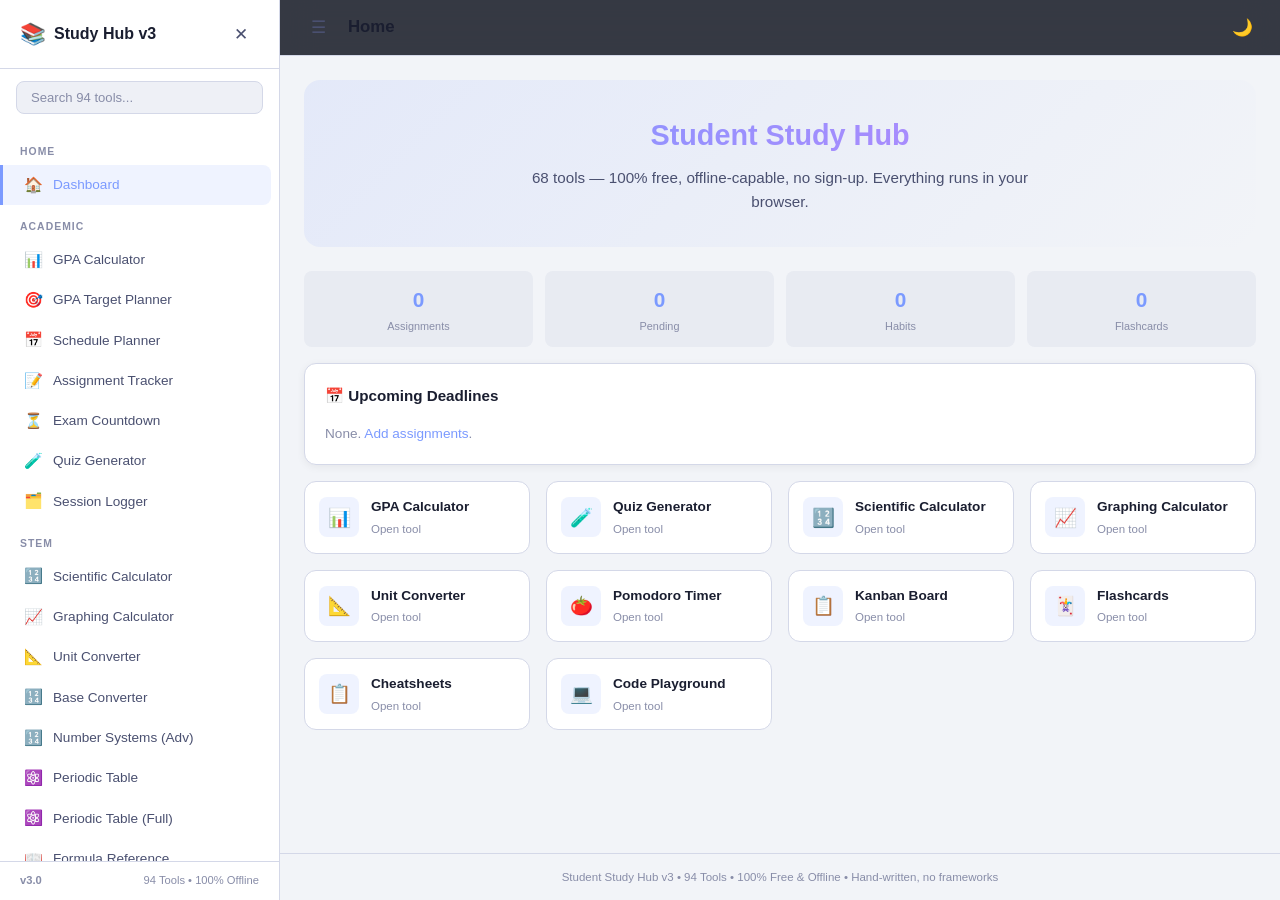
==== commit 27311827: "feat: add 40+ new tools and improvements" ====
--- a/index.html
+++ b/index.html
@@ -3,7 +3,7 @@
 <head>
 <meta charset="UTF-8">
 <meta name="viewport" content="width=device-width, initial-scale=1.0">
-<meta name="description" content="Student Study Hub — 68 free offline tools for students">
+<meta name="description" content="Student Study Hub — 94 free offline tools for students">
 <meta name="theme-color" content="#7b9aff">
 <title>Student Study Hub</title>
 <link rel="stylesheet" href="css/style.css">
@@ -11,15 +11,15 @@
 </head>
 <body>
 <nav id="sidebar" class="sidebar">
-  <div class="sidebar-header"><h2><span class="logo">📚</span>Study Hub</h2><button id="sidebar-close" class="btn-icon">✕</button></div>
-  <div class="sidebar-search"><input type="text" id="search-input" placeholder="Search 68 tools..." autocomplete="off"></div>
+  <div class="sidebar-header"><h2><span class="logo">📚</span>Study Hub v3</h2><button id="sidebar-close" class="btn-icon">✕</button></div>
+  <div class="sidebar-search"><input type="text" id="search-input" placeholder="Search 94 tools..." autocomplete="off"></div>
   <div class="sidebar-nav" id="nav-container"></div>
-  <div class="sidebar-footer"><span class="version">v2.0</span><span>68 Tools • Offline</span></div>
+  <div class="sidebar-footer"><span class="version">v3.0</span><span>94 Tools • 100% Offline</span></div>
 </nav>
 <div class="app-container">
   <header class="topbar"><button id="sidebar-toggle" class="btn-icon">☰</button><h1 id="page-title">Home</h1><div class="topbar-actions"><button id="theme-toggle" class="btn-icon" title="Toggle theme">🌙</button></div></header>
   <main id="content" class="content"></main>
-  <footer class="footer"><span>Student Study Hub v2 • 68 Tools • 100% Free & Offline • <a href="https://github.com/mayank-dev-15/student-study-hub" target="_blank">GitHub</a></span></footer>
+  <footer class="footer"><span>Student Study Hub v3 • 94 Tools • 100% Free & Offline • Hand-written, no frameworks</span></footer>
 </div>
 <!-- Core -->
 <script src="js/router.js"></script>
@@ -27,19 +27,22 @@
 <script src="js/storage.js"></script>
 <script src="js/nav.js"></script>
 <script src="js/home.js"></script>
-<!-- Tools: Academic -->
+<!-- Academic -->
 <script src="js/tools/gpa.js"></script>
+<script src="js/tools/gpa-target.js"></script>
 <script src="js/tools/schedule.js"></script>
 <script src="js/tools/assignment-tracker.js"></script>
 <script src="js/tools/exam-countdown.js"></script>
 <script src="js/tools/quiz.js"></script>
 <script src="js/tools/session-logger.js"></script>
-<!-- Tools: STEM -->
+<!-- STEM -->
 <script src="js/tools/scientific-calc.js"></script>
 <script src="js/tools/graphing-calc.js"></script>
 <script src="js/tools/unit-converter.js"></script>
 <script src="js/tools/number-base.js"></script>
+<script src="js/tools/number-systems.js"></script>
 <script src="js/tools/periodic-table.js"></script>
+<script src="js/tools/periodic-full.js"></script>
 <script src="js/tools/formula-ref.js"></script>
 <script src="js/tools/physics-constants.js"></script>
 <script src="js/tools/chem-balancer.js"></script>
@@ -47,12 +50,14 @@
 <script src="js/tools/tables.js"></script>
 <script src="js/tools/matrix-calc.js"></script>
 <script src="js/tools/probability.js"></script>
+<script src="js/tools/ip-calc.js"></script>
 <script src="js/tools/financial-calc.js"></script>
-<!-- Tools: Productivity -->
+<!-- Productivity -->
 <script src="js/tools/pomodoro.js"></script>
 <script src="js/tools/pomodoro-stats.js"></script>
 <script src="js/tools/stopwatch.js"></script>
 <script src="js/tools/countdown-timer.js"></script>
+<script src="js/tools/countdown-events.js"></script>
 <script src="js/tools/interval-timer.js"></script>
 <script src="js/tools/todo.js"></script>
 <script src="js/tools/kanban.js"></script>
@@ -62,42 +67,77 @@
 <script src="js/tools/habit-tracker.js"></script>
 <script src="js/tools/goal-tracker.js"></script>
 <script src="js/tools/reading-list.js"></script>
-<!-- Tools: Reference -->
+<script src="js/tools/date-countdown.js"></script>
+<script src="js/tools/meeting-planner.js"></script>
+<!-- Reference -->
 <script src="js/tools/cheatsheets.js"></script>
-<!-- Tools: Coding -->
+<script src="js/tools/http-codes.js"></script>
+<script src="js/tools/git-cheat.js"></script>
+<script src="js/tools/regex-cheat.js"></script>
+<script src="js/tools/cron-builder.js"></script>
+<script src="js/tools/unix-perm.js"></script>
+<!-- Coding -->
 <script src="js/tools/code-playground.js"></script>
 <script src="js/tools/regex-tester.js"></script>
 <script src="js/tools/json-formatter.js"></script>
+<script src="js/tools/json-csv.js"></script>
 <script src="js/tools/base64.js"></script>
 <script src="js/tools/color-picker.js"></script>
+<script src="js/tools/palette-gen.js"></script>
 <script src="js/tools/css-gradient.js"></script>
+<script src="js/tools/css-animation.js"></script>
+<script src="js/tools/flexbox-play.js"></script>
 <script src="js/tools/html-entities.js"></script>
 <script src="js/tools/url-encoder.js"></script>
 <script src="js/tools/diff-tool.js"></script>
+<script src="js/tools/diff-side.js"></script>
+<script src="js/tools/text-compare.js"></script>
+<script src="js/tools/base-converter.js"></script>
 <script src="js/tools/jwt-decoder.js"></script>
 <script src="js/tools/hash-gen.js"></script>
+<script src="js/tools/hash-calc.js"></script>
+<script src="js/tools/hash-id.js"></script>
 <script src="js/tools/password-gen.js"></script>
+<script src="js/tools/password-strength.js"></script>
+<script src="js/tools/qr-gen.js"></script>
+<script src="js/tools/morse.js"></script>
+<script src="js/tools/hex-viewer.js"></script>
 <script src="js/tools/ipsum-gen.js"></script>
+<script src="js/tools/lorem-advanced.js"></script>
+<script src="js/tools/md-table.js"></script>
 <script src="js/tools/unix-time.js"></script>
+<script src="js/tools/file-size.js"></script>
+<script src="js/tools/encrypt.js"></script>
+<script src="js/tools/md-to-html.js"></script>
+<script src="js/tools/box-shadow-gen.js"></script>
 <script src="js/tools/color-contrast.js"></script>
-<!-- Tools: Writing -->
+<script src="js/tools/contrast-grid.js"></script>
+<script src="js/tools/color-blind.js"></script>
+<!-- Writing -->
 <script src="js/tools/word-counter.js"></script>
+<script src="js/tools/word-freq.js"></script>
 <script src="js/tools/readability.js"></script>
 <script src="js/tools/citation-gen.js"></script>
-<!-- Tools: Games -->
+<!-- Games -->
 <script src="js/tools/dice-roller.js"></script>
 <script src="js/tools/random-picker.js"></script>
 <script src="js/tools/word-scramble.js"></script>
 <script src="js/tools/speed-typing.js"></script>
-<!-- Tools: Health -->
+<script src="js/tools/typing-test.js"></script>
+<script src="js/tools/emoji-picker.js"></script>
+<!-- Health -->
 <script src="js/tools/water-tracker.js"></script>
 <script src="js/tools/sleep-calc.js"></script>
 <script src="js/tools/eye-exercise.js"></script>
 <script src="js/tools/bmi-calc.js"></script>
+<script src="js/tools/bmr-calc.js"></script>
 <script src="js/tools/calorie-calc.js"></script>
-<!-- Tools: Utilities -->
+<!-- Utilities -->
 <script src="js/tools/world-clock.js"></script>
+<script src="js/tools/timezone.js"></script>
 <script src="js/tools/expense-split.js"></script>
+<script src="js/tools/unit-price.js"></script>
+<script src="js/tools/loan-calc.js"></script>
 <script src="js/tools/budget.js"></script>
 <script src="js/tools/persistence.js"></script>
 <!-- App init -->
